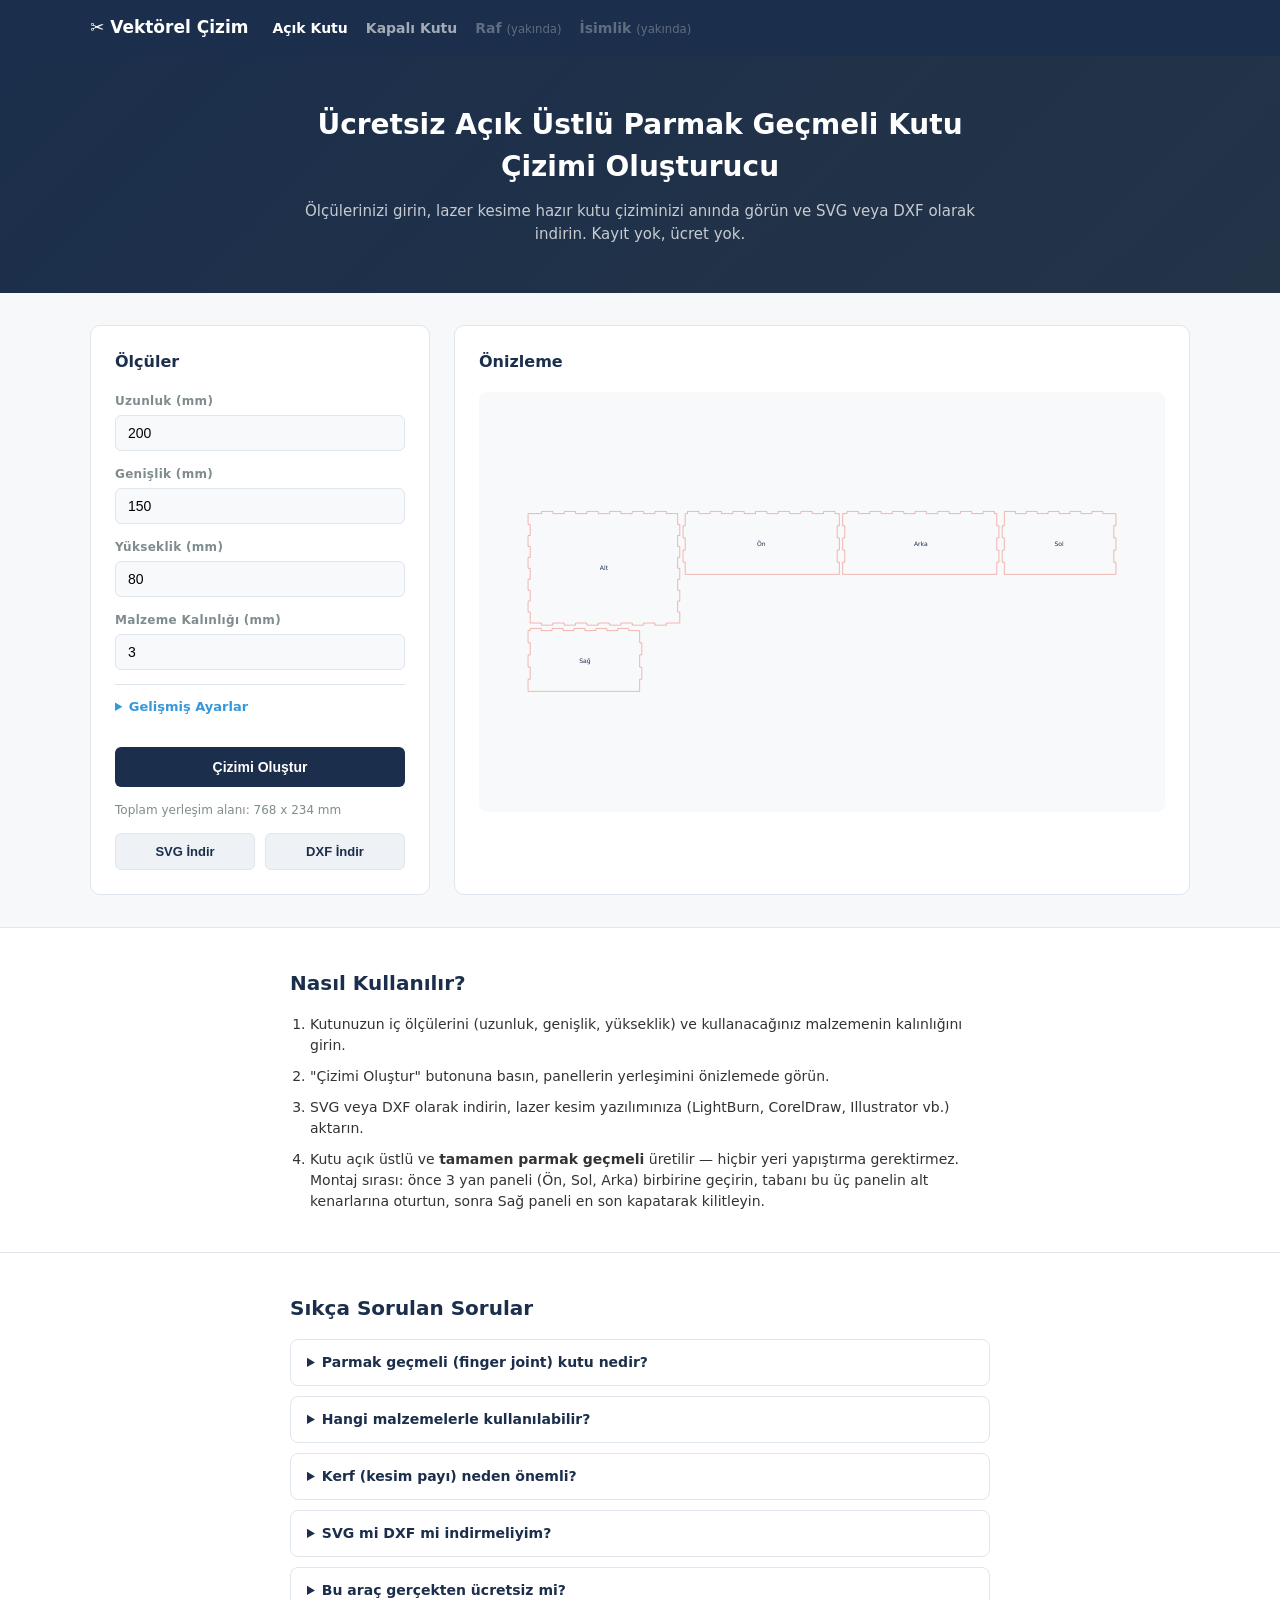
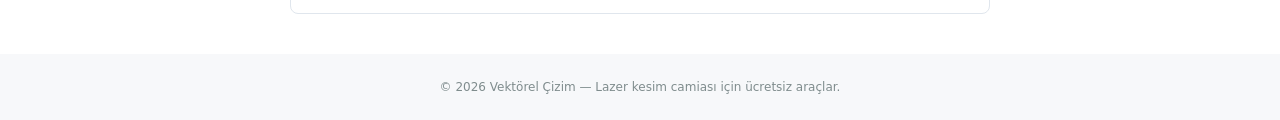
==== index.html @ c9f70b02 "Add SEO fundamentals: sitemap, robots.txt, FAQ content sitemap.xml + robots.txt so search engines ca" ====
<!DOCTYPE html>
<html lang="tr">
<head>
<meta charset="UTF-8">
<meta name="viewport" content="width=device-width, initial-scale=1.0">
<title>Ücretsiz Açık Üstlü Parmak Geçmeli Kutu Çizimi Oluşturucu — Vektörel Çizim</title>
<meta name="description" content="Ölçülerinizi girin, lazer kesim için hazır parmak geçmeli (finger joint) kutu çizimini saniyeler içinde SVG veya DXF olarak indirin. Tamamen ücretsiz, kayıt gerektirmez.">
<link rel="canonical" href="https://vektorel-cizim.pages.dev/">
<!-- Google Search Console doğrulaması: hesabı ekledikten sonra buraya <meta name="google-site-verification" content="..."> satırını ekle -->
<script type="application/ld+json">
{
  "@context": "https://schema.org",
  "@type": "WebApplication",
  "name": "Vektörel Çizim — Kutu Oluşturucu",
  "applicationCategory": "DesignApplication",
  "operatingSystem": "Any (Web)",
  "offers": {"@type": "Offer", "price": "0", "priceCurrency": "TRY"},
  "description": "Lazer kesim için ölçülere göre otomatik parmak geçmeli kutu çizimi üreten ücretsiz web aracı."
}
</script>
<script type="application/ld+json">
{
  "@context": "https://schema.org",
  "@type": "FAQPage",
  "mainEntity": [
    {"@type": "Question", "name": "Parmak geçmeli (finger joint) kutu nedir?",
     "acceptedAnswer": {"@type": "Answer", "text": "Parmak geçmeli kutu, panellerin kenarlarına işlenen küçük çıkıntı ve boşlukların birbirine kilitlenmesiyle yapıştırıcı gerektirmeden birleşen bir lazer kesim kutu türüdür. Kenarlardaki zigzag desenler sıkı ve dayanıklı bir birleşim sağlar."}},
    {"@type": "Question", "name": "Hangi malzemelerle kullanılabilir?",
     "acceptedAnswer": {"@type": "Answer", "text": "MDF, kontrplak, akrilik (pleksi), karton ve lazerle kesilebilen diğer düz levha malzemelerle kullanılabilir. Sadece malzemenizin gerçek kalınlığını doğru girmeniz yeterlidir."}},
    {"@type": "Question", "name": "Kerf (kesim payı) neden önemli?",
     "acceptedAnswer": {"@type": "Answer", "text": "Lazer ışını kesim yaparken malzemeden ince bir şerit buharlaştırır, bu da parçaların tasarımdakinden biraz daha dar çıkmasına neden olur. Kerf değerini girerek parmak geçmelerin ne çok gevşek ne çok sıkı, tam oturacak şekilde telafi edilmesini sağlarsınız."}},
    {"@type": "Question", "name": "SVG mi DXF mi indirmeliyim?",
     "acceptedAnswer": {"@type": "Answer", "text": "Çoğu lazer kesim yazılımı (LightBurn, CorelDraw, Illustrator, AutoCAD) her ikisini de açabilir. DXF, CNC ve CAD yazılımlarında daha yaygın kullanılır; SVG ise web tabanlı araçlarda ve bazı hobi lazer yazılımlarında daha kolay çalışır. Emin değilseniz ikisini de indirip deneyebilirsiniz."}},
    {"@type": "Question", "name": "Bu araç gerçekten ücretsiz mi?",
     "acceptedAnswer": {"@type": "Answer", "text": "Evet, tamamen ücretsizdir, kayıt veya üyelik gerektirmez. Sınırsız sayıda çizim oluşturup indirebilirsiniz."}}
  ]
}
</script>
<link rel="stylesheet" href="css/style.css">
</head>
<body>

<header class="site-header">
  <div class="header-inner">
    <a href="index.html" class="logo">✂️ Vektörel Çizim</a>
    <nav class="main-nav">
      <a href="index.html" class="active">Açık Kutu</a>
      <a href="kapali-kutu.html">Kapalı Kutu</a>
      <span class="soon">Raf <small>(yakında)</small></span>
      <span class="soon">İsimlik <small>(yakında)</small></span>
    </nav>
  </div>
</header>

<section class="hero">
  <div class="hero-inner">
    <h1>Ücretsiz Açık Üstlü Parmak Geçmeli Kutu Çizimi Oluşturucu</h1>
    <p>Ölçülerinizi girin, lazer kesime hazır kutu çiziminizi anında görün ve SVG veya DXF olarak indirin. Kayıt yok, ücret yok.</p>
  </div>
</section>

<section class="tool-section">
  <div class="tool-inner">
    <div class="panel form-panel">
      <h2>Ölçüler</h2>
      <div class="field">
        <label for="uzunluk">Uzunluk (mm)</label>
        <input type="number" id="uzunluk" value="200" min="20" max="2000" step="1">
      </div>
      <div class="field">
        <label for="genislik">Genişlik (mm)</label>
        <input type="number" id="genislik" value="150" min="20" max="2000" step="1">
      </div>
      <div class="field">
        <label for="yukseklik">Yükseklik (mm)</label>
        <input type="number" id="yukseklik" value="80" min="10" max="1000" step="1">
      </div>
      <div class="field">
        <label for="kalinlik">Malzeme Kalınlığı (mm)</label>
        <input type="number" id="kalinlik" value="3" min="1" max="20" step="0.5">
      </div>

      <details class="advanced">
        <summary>Gelişmiş Ayarlar</summary>
        <div class="field">
          <label for="parmakHedef">Hedef Parmak Genişliği (mm)</label>
          <input type="number" id="parmakHedef" value="15" min="5" max="60" step="1">
        </div>
        <div class="field">
          <label for="kerf">Lazer Kesim Payı / Kerf (mm)</label>
          <input type="number" id="kerf" value="0.15" min="0" max="1" step="0.01">
          <span class="hint">Lazerinizin kesim genişliğine göre ayarlayın, sıkı geçme için.</span>
        </div>
      </details>

      <button id="cizBtn" class="btn-primary">Çizimi Oluştur</button>

      <div id="boyutBilgisi" class="size-info"></div>

      <div class="downloads" id="downloads" style="display:none">
        <button id="svgBtn" class="btn-secondary">SVG İndir</button>
        <button id="dxfBtn" class="btn-secondary">DXF İndir</button>
      </div>
    </div>

    <div class="panel preview-panel">
      <h2>Önizleme</h2>
      <div id="previewWrap" class="preview-wrap">
        <div class="preview-placeholder">Ölçüleri girip "Çizimi Oluştur"a basın</div>
      </div>
    </div>
  </div>
</section>

<section class="ad-slot">
  <!-- Google AdSense buraya eklenecek -->
</section>

<section class="info-section">
  <div class="info-inner">
    <h2>Nasıl Kullanılır?</h2>
    <ol>
      <li>Kutunuzun iç ölçülerini (uzunluk, genişlik, yükseklik) ve kullanacağınız malzemenin kalınlığını girin.</li>
      <li>"Çizimi Oluştur" butonuna basın, panellerin yerleşimini önizlemede görün.</li>
      <li>SVG veya DXF olarak indirin, lazer kesim yazılımınıza (LightBurn, CorelDraw, Illustrator vb.) aktarın.</li>
      <li>Kutu açık üstlü ve <strong>tamamen parmak geçmeli</strong> üretilir — hiçbir yeri yapıştırma gerektirmez. Montaj sırası: önce 3 yan paneli (Ön, Sol, Arka) birbirine geçirin, tabanı bu üç panelin alt kenarlarına oturtun, sonra Sağ paneli en son kapatarak kilitleyin.</li>
    </ol>
  </div>
</section>

<section class="info-section">
  <div class="info-inner">
    <h2>Sıkça Sorulan Sorular</h2>
    <div class="faq-list">
      <details><summary>Parmak geçmeli (finger joint) kutu nedir?</summary><p>Panellerin kenarlarına işlenen küçük çıkıntı ve boşlukların birbirine kilitlenmesiyle yapıştırıcı gerektirmeden birleşen bir lazer kesim kutu türüdür. Kenarlardaki zigzag desenler sıkı ve dayanıklı bir birleşim sağlar.</p></details>
      <details><summary>Hangi malzemelerle kullanılabilir?</summary><p>MDF, kontrplak, akrilik (pleksi), karton ve lazerle kesilebilen diğer düz levha malzemelerle kullanılabilir. Sadece malzemenizin gerçek kalınlığını doğru girmeniz yeterlidir.</p></details>
      <details><summary>Kerf (kesim payı) neden önemli?</summary><p>Lazer ışını kesim yaparken malzemeden ince bir şerit buharlaştırır, bu da parçaların tasarımdakinden biraz daha dar çıkmasına neden olur. Kerf değerini girerek parmak geçmelerin tam oturacak şekilde telafi edilmesini sağlarsınız.</p></details>
      <details><summary>SVG mi DXF mi indirmeliyim?</summary><p>Çoğu lazer kesim yazılımı (LightBurn, CorelDraw, Illustrator, AutoCAD) her ikisini de açabilir. DXF, CNC ve CAD yazılımlarında daha yaygın; SVG web tabanlı araçlarda daha kolay çalışır. Emin değilseniz ikisini de deneyebilirsiniz.</p></details>
      <details><summary>Bu araç gerçekten ücretsiz mi?</summary><p>Evet, tamamen ücretsizdir, kayıt veya üyelik gerektirmez. Sınırsız sayıda çizim oluşturup indirebilirsiniz.</p></details>
    </div>
  </div>
</section>

<footer class="site-footer">
  <div class="footer-inner">© 2026 Vektörel Çizim — Lazer kesim camiası için ücretsiz araçlar.</div>
</footer>

<script src="js/common.js"></script>
<script src="js/kutu.js"></script>
</body>
</html>
---- css/style.css ----
* { box-sizing: border-box; margin: 0; padding: 0; }
body { font-family: 'Segoe UI', system-ui, sans-serif; color: #1B2E4B; background: #F7F8FA; line-height: 1.5; }
a { color: inherit; text-decoration: none; }

.site-header { background: #1B2E4B; padding: 0 20px; }
.header-inner { max-width: 1100px; margin: 0 auto; height: 56px; display: flex; align-items: center; gap: 24px; }
.logo { color: #fff; font-weight: 800; font-size: 17px; }
.main-nav { display: flex; gap: 18px; align-items: center; }
.main-nav a { color: rgba(255,255,255,0.6); font-size: 14px; font-weight: 600; }
.main-nav a.active { color: #fff; }
.main-nav .soon { color: rgba(255,255,255,0.3); font-size: 14px; font-weight: 600; }
.main-nav .soon small { font-weight: 400; }

.hero { background: linear-gradient(135deg,#1B2E4B,#243447); padding: 48px 20px; text-align: center; }
.hero-inner { max-width: 700px; margin: 0 auto; }
.hero h1 { color: #fff; font-size: 28px; margin-bottom: 12px; }
.hero p { color: rgba(255,255,255,0.75); font-size: 15px; }

.tool-section { padding: 32px 20px; }
.tool-inner { max-width: 1100px; margin: 0 auto; display: grid; grid-template-columns: 340px 1fr; gap: 24px; }
@media (max-width: 800px) { .tool-inner { grid-template-columns: 1fr; } }

.panel { background: #fff; border: 1px solid #E0E6ED; border-radius: 10px; padding: 24px; }
.panel h2 { font-size: 16px; margin-bottom: 18px; }

.field { margin-bottom: 14px; display: flex; flex-direction: column; gap: 5px; }
.field label { font-size: 12px; font-weight: 700; color: #7F8C8D; letter-spacing: 0.3px; }
.field input { padding: 9px 12px; border: 1px solid #E0E6ED; border-radius: 6px; font-size: 14px; background: #F8F9FA; }
.field .hint { font-size: 11px; color: #7F8C8D; }

.advanced { margin: 14px 0; border-top: 1px solid #E0E6ED; padding-top: 12px; }
.advanced summary { cursor: pointer; font-size: 13px; font-weight: 700; color: #3498DB; margin-bottom: 10px; }

.btn-primary { width: 100%; padding: 12px; background: #1B2E4B; color: #fff; border: none; border-radius: 6px; font-size: 14px; font-weight: 700; cursor: pointer; margin-top: 6px; }
.btn-primary:hover { background: #243447; }
.btn-secondary { flex: 1; padding: 10px; background: #EEF1F5; color: #1B2E4B; border: 1px solid #E0E6ED; border-radius: 6px; font-size: 13px; font-weight: 700; cursor: pointer; }
.btn-secondary:hover { background: #E0E6ED; }

.size-info { margin-top: 14px; font-size: 12px; color: #7F8C8D; }
.downloads { display: flex; gap: 10px; margin-top: 14px; }

.preview-wrap { min-height: 420px; display: flex; align-items: center; justify-content: center; background: #F8F9FA; border-radius: 8px; overflow: auto; }
.preview-placeholder { color: #BDC3C7; font-size: 14px; }
.preview-wrap svg { max-width: 100%; height: auto; }

.ad-slot { max-width: 1100px; margin: 0 auto; padding: 0 20px; min-height: 0; }

.info-section { padding: 40px 20px; background: #fff; border-top: 1px solid #E0E6ED; }
.info-inner { max-width: 700px; margin: 0 auto; }
.info-inner h2 { font-size: 20px; margin-bottom: 16px; }
.info-inner ol { padding-left: 20px; display: flex; flex-direction: column; gap: 10px; font-size: 14px; color: #333; }

.faq-list { display: flex; flex-direction: column; gap: 10px; }
.faq-list details { border: 1px solid #E0E6ED; border-radius: 8px; padding: 12px 16px; }
.faq-list summary { cursor: pointer; font-weight: 700; font-size: 14px; color: #1B2E4B; }
.faq-list p { margin-top: 10px; font-size: 14px; color: #444; line-height: 1.6; }

.site-footer { padding: 24px 20px; text-align: center; font-size: 12px; color: #7F8C8D; }
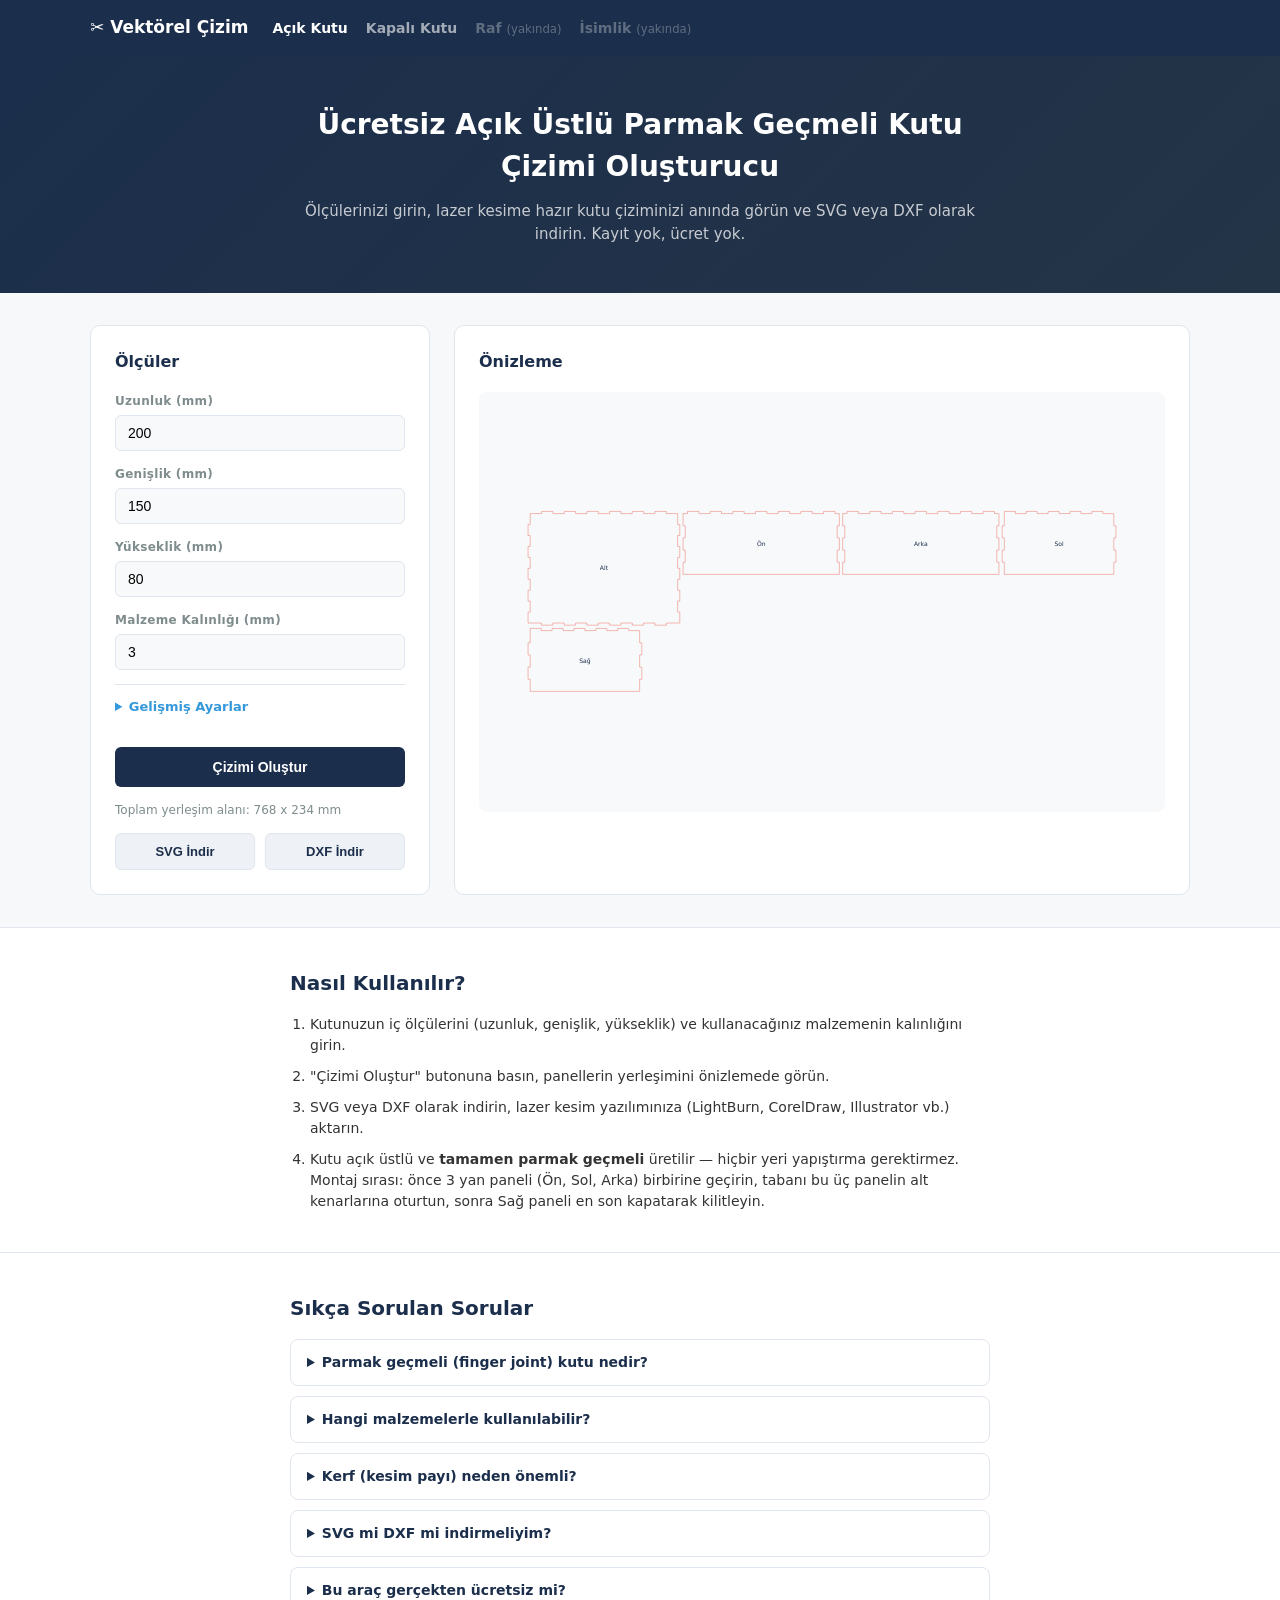
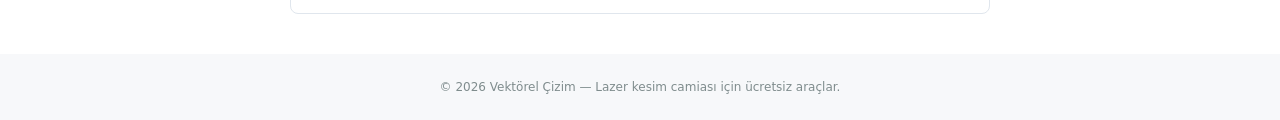
==== commit 4df437af: "Add Google Search Console verification meta tag Co-Authored-By: Claude Sonnet 5 <noreply@anthropic.c" ====
--- a/index.html
+++ b/index.html
@@ -6,7 +6,7 @@
 <title>Ücretsiz Açık Üstlü Parmak Geçmeli Kutu Çizimi Oluşturucu — Vektörel Çizim</title>
 <meta name="description" content="Ölçülerinizi girin, lazer kesim için hazır parmak geçmeli (finger joint) kutu çizimini saniyeler içinde SVG veya DXF olarak indirin. Tamamen ücretsiz, kayıt gerektirmez.">
 <link rel="canonical" href="https://vektorel-cizim.pages.dev/">
-<!-- Google Search Console doğrulaması: hesabı ekledikten sonra buraya <meta name="google-site-verification" content="..."> satırını ekle -->
+<meta name="google-site-verification" content="YRCgwPgXfj_Q_56wCQIIX2PuOgS_iOWV3IoyHFUxXwk" />
 <script type="application/ld+json">
 {
   "@context": "https://schema.org",
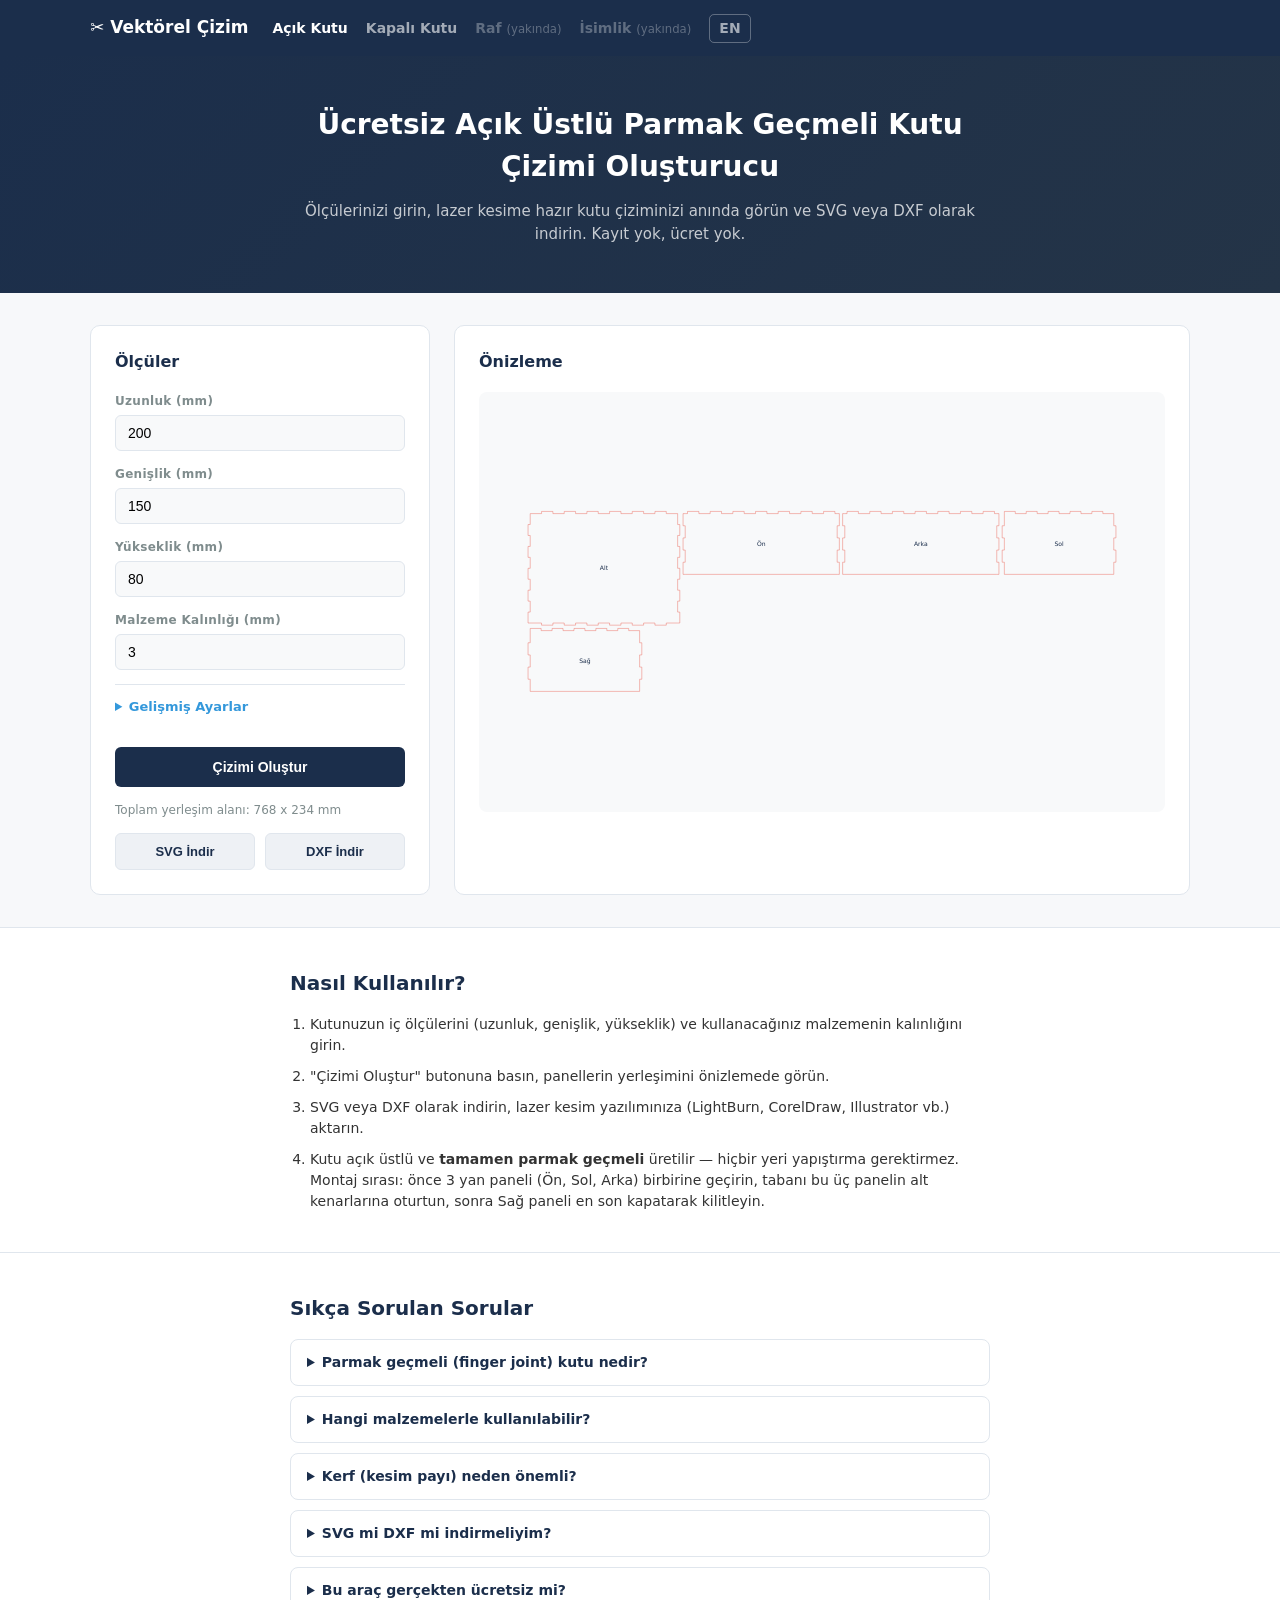
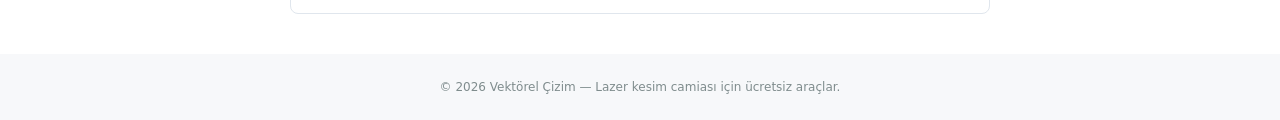
==== commit 91a9370f: "Add English versions of both tools for international/US traffic New /en/index.html and /en/kapali-ku" ====
--- a/index.html
+++ b/index.html
@@ -6,6 +6,9 @@
 <title>Ücretsiz Açık Üstlü Parmak Geçmeli Kutu Çizimi Oluşturucu — Vektörel Çizim</title>
 <meta name="description" content="Ölçülerinizi girin, lazer kesim için hazır parmak geçmeli (finger joint) kutu çizimini saniyeler içinde SVG veya DXF olarak indirin. Tamamen ücretsiz, kayıt gerektirmez.">
 <link rel="canonical" href="https://vektorel-cizim.pages.dev/">
+<link rel="alternate" hreflang="tr" href="https://vektorel-cizim.pages.dev/">
+<link rel="alternate" hreflang="en" href="https://vektorel-cizim.pages.dev/en/">
+<link rel="alternate" hreflang="x-default" href="https://vektorel-cizim.pages.dev/en/">
 <meta name="google-site-verification" content="YRCgwPgXfj_Q_56wCQIIX2PuOgS_iOWV3IoyHFUxXwk" />
 <script type="application/ld+json">
 {
@@ -48,6 +51,7 @@
       <a href="kapali-kutu.html">Kapalı Kutu</a>
       <span class="soon">Raf <small>(yakında)</small></span>
       <span class="soon">İsimlik <small>(yakında)</small></span>
+      <a href="en/index.html" class="lang-switch">EN</a>
     </nav>
   </div>
 </header>
--- a/css/style.css
+++ b/css/style.css
@@ -10,6 +10,8 @@
 .main-nav a.active { color: #fff; }
 .main-nav .soon { color: rgba(255,255,255,0.3); font-size: 14px; font-weight: 600; }
 .main-nav .soon small { font-weight: 400; }
+.lang-switch { margin-left: auto; border: 1px solid rgba(255,255,255,0.3); border-radius: 5px; padding: 3px 9px; font-size: 12px; }
+.lang-switch:hover { background: rgba(255,255,255,0.1); }
 
 .hero { background: linear-gradient(135deg,#1B2E4B,#243447); padding: 48px 20px; text-align: center; }
 .hero-inner { max-width: 700px; margin: 0 auto; }
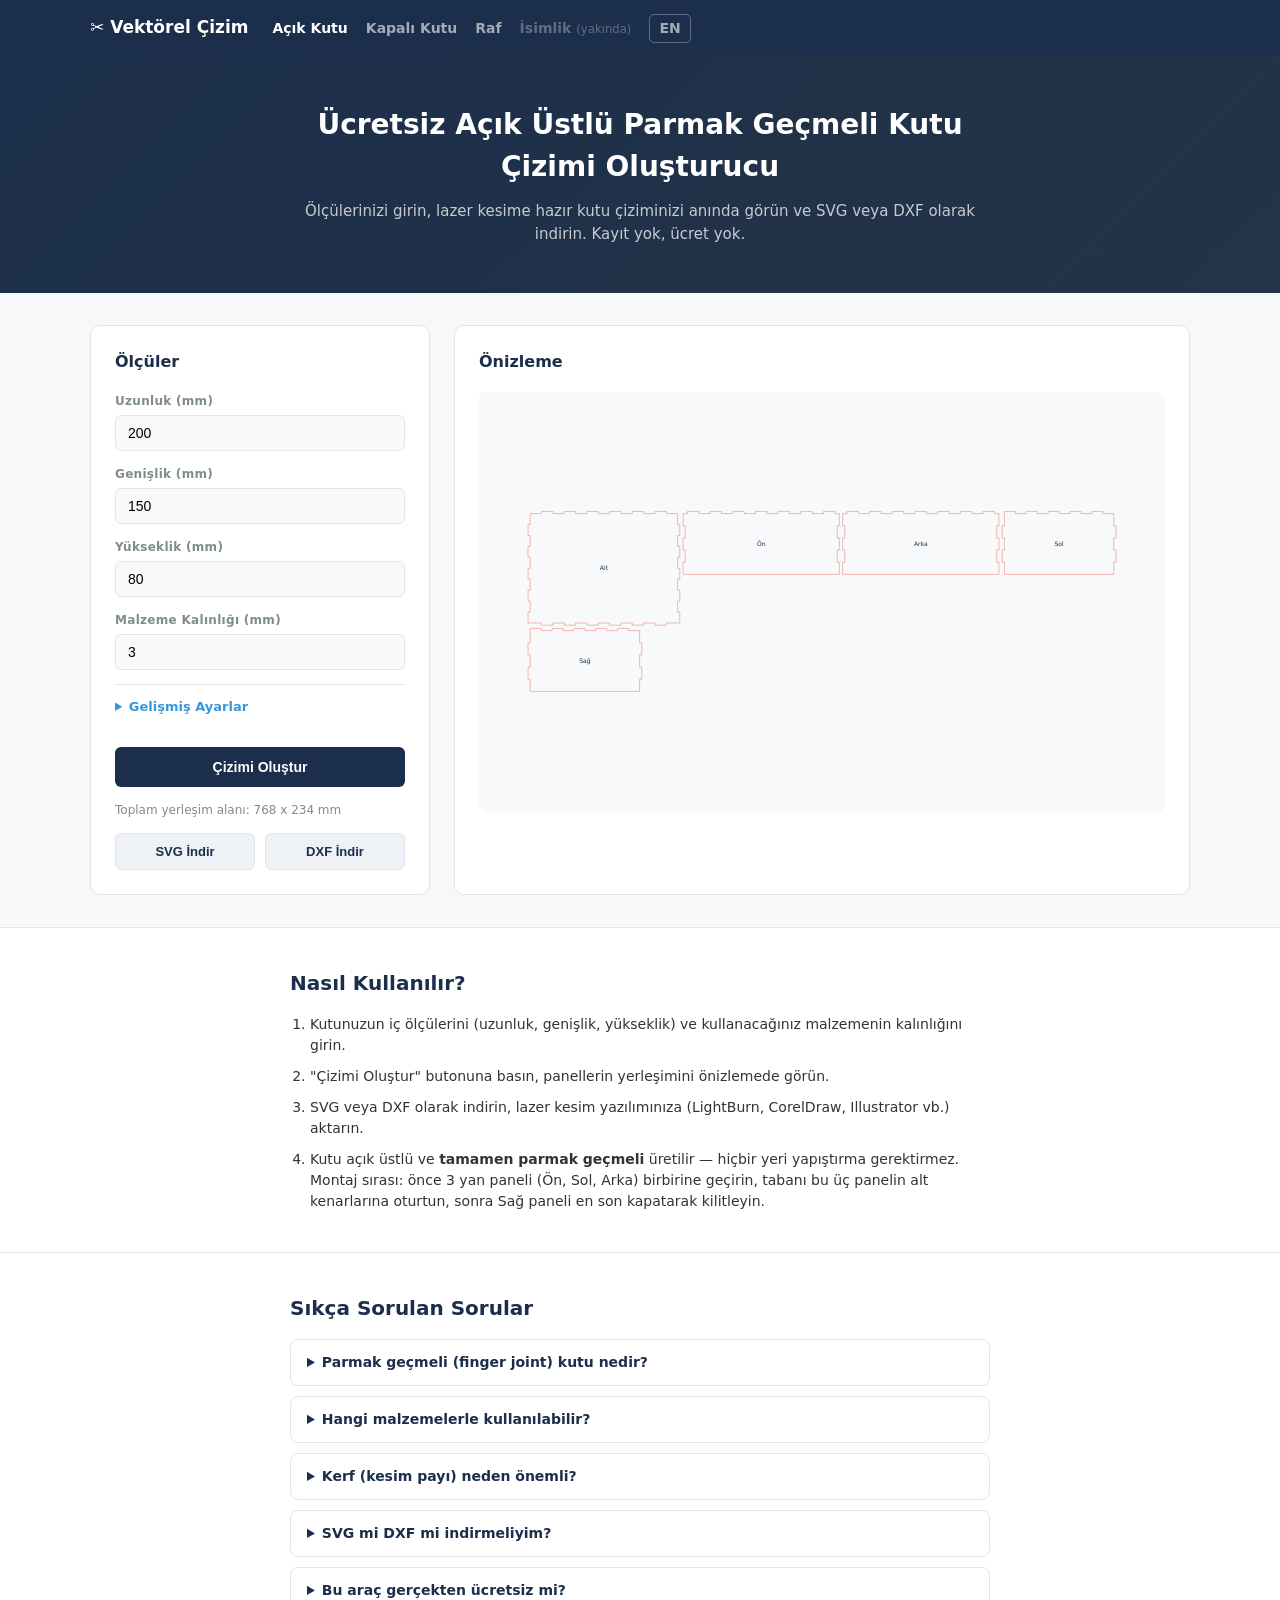
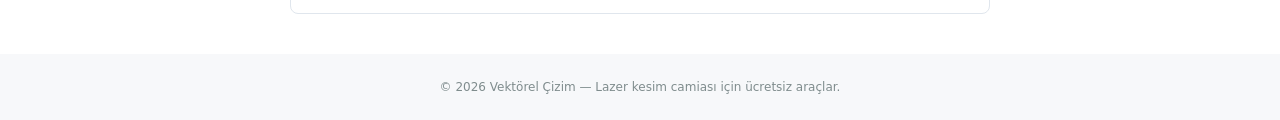
==== commit bc9e304c: "Add Raf (compartment organizer/tray) tool, TR+EN from the start New raf.html / en/raf.html: reuses t" ====
--- a/index.html
+++ b/index.html
@@ -49,7 +49,7 @@
     <nav class="main-nav">
       <a href="index.html" class="active">Açık Kutu</a>
       <a href="kapali-kutu.html">Kapalı Kutu</a>
-      <span class="soon">Raf <small>(yakında)</small></span>
+      <a href="raf.html">Raf</a>
       <span class="soon">İsimlik <small>(yakında)</small></span>
       <a href="en/index.html" class="lang-switch">EN</a>
     </nav>
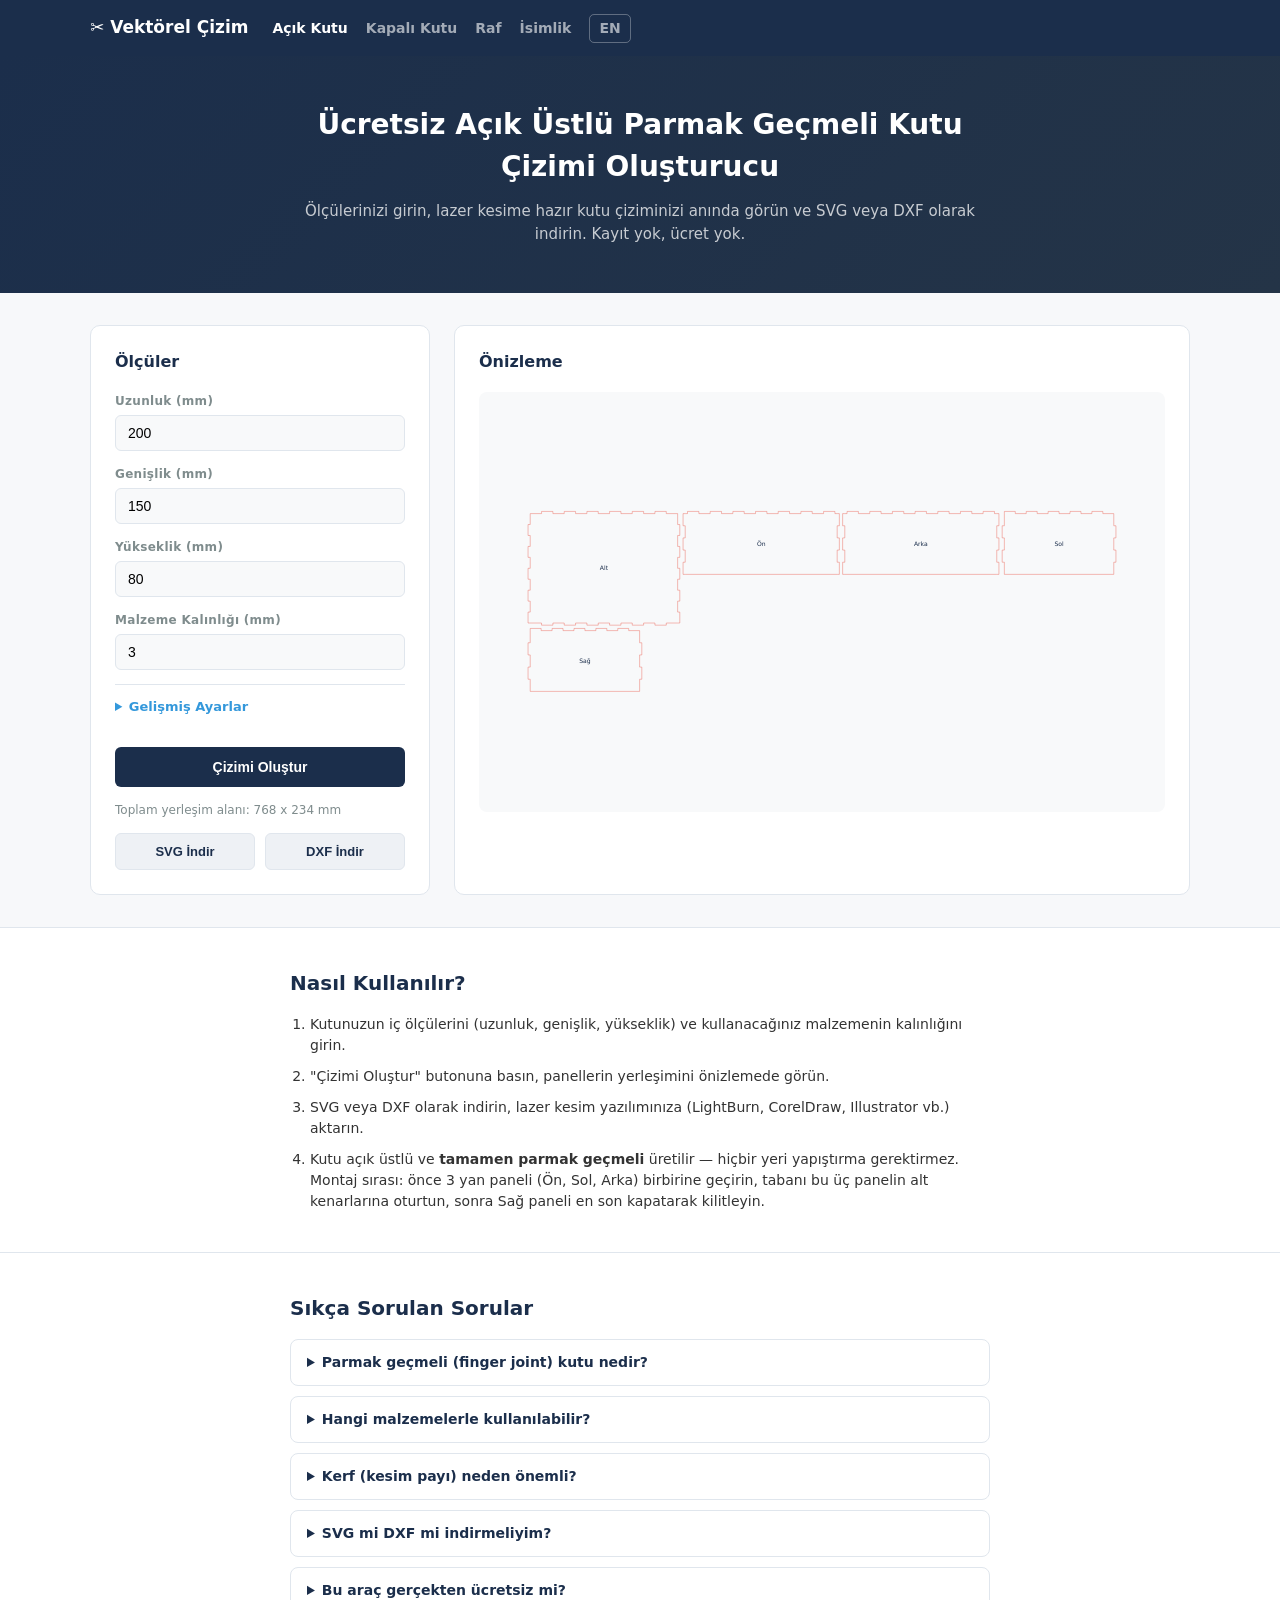
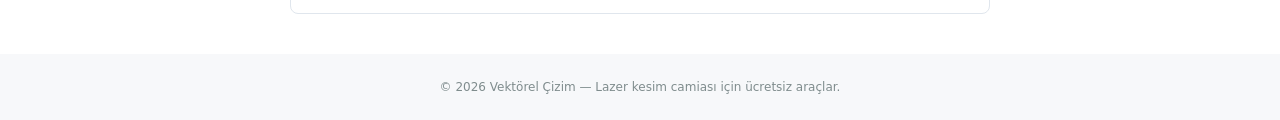
==== commit 51d16c42: "Add İsimlik (nameplate) tool, TR+EN, opentype.js font-to-path Converts entered text into laser-cut-r" ====
--- a/index.html
+++ b/index.html
@@ -50,7 +50,7 @@
       <a href="index.html" class="active">Açık Kutu</a>
       <a href="kapali-kutu.html">Kapalı Kutu</a>
       <a href="raf.html">Raf</a>
-      <span class="soon">İsimlik <small>(yakında)</small></span>
+      <a href="isimlik.html">İsimlik</a>
       <a href="en/index.html" class="lang-switch">EN</a>
     </nav>
   </div>
--- a/css/style.css
+++ b/css/style.css
@@ -29,6 +29,9 @@
 .field label { font-size: 12px; font-weight: 700; color: #7F8C8D; letter-spacing: 0.3px; }
 .field input { padding: 9px 12px; border: 1px solid #E0E6ED; border-radius: 6px; font-size: 14px; background: #F8F9FA; }
 .field .hint { font-size: 11px; color: #7F8C8D; }
+.field-checkbox { flex-direction: row; align-items: center; gap: 8px; }
+.field-checkbox input { padding: 0; width: 16px; height: 16px; flex: none; }
+.field-checkbox label { font-size: 13px; font-weight: 600; color: #1B2E4B; letter-spacing: normal; }
 
 .advanced { margin: 14px 0; border-top: 1px solid #E0E6ED; padding-top: 12px; }
 .advanced summary { cursor: pointer; font-size: 13px; font-weight: 700; color: #3498DB; margin-bottom: 10px; }
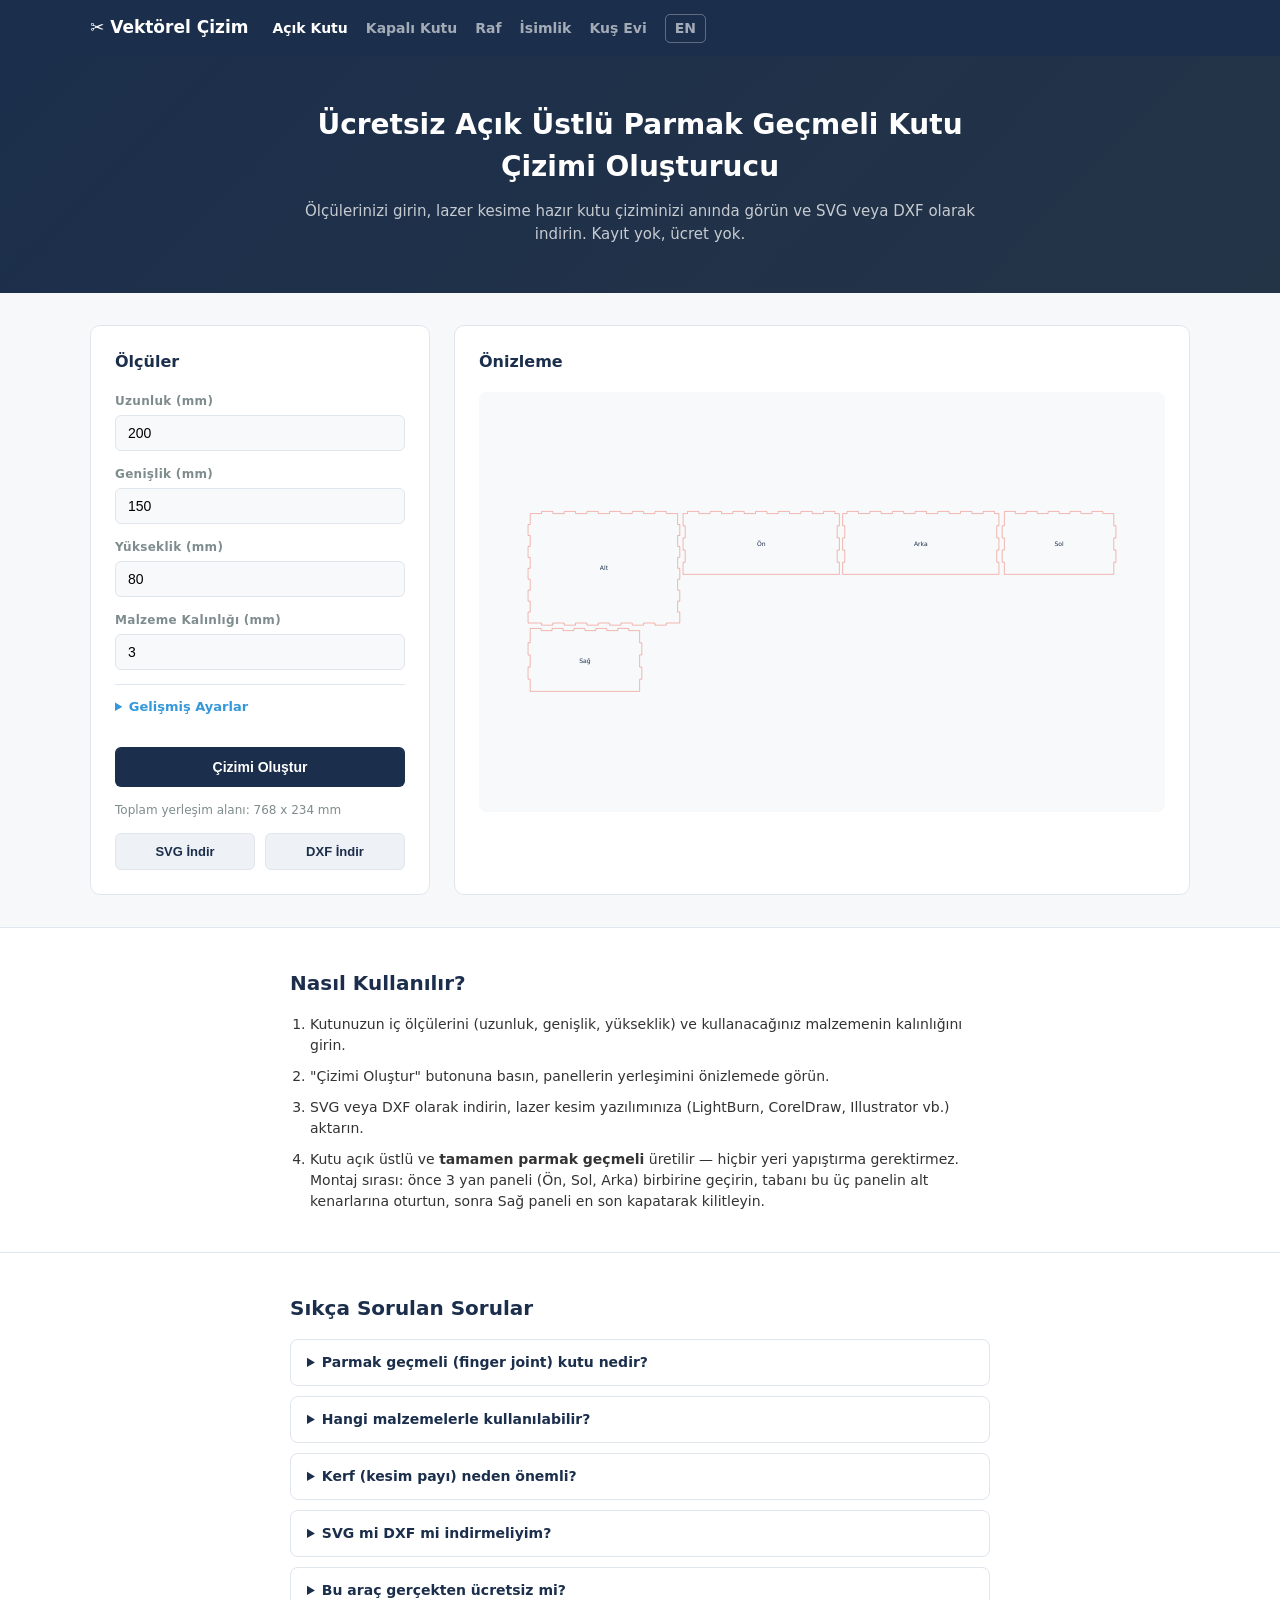
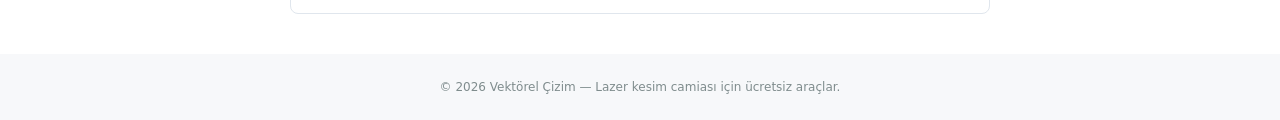
==== commit 0da40840: "Kuş Evi aracı ekle: parmak geçmeli gövde + mekanik kilitli çatı (tırnak/yuva), giriş deliği" ====
--- a/index.html
+++ b/index.html
@@ -40,6 +40,7 @@
 }
 </script>
 <link rel="stylesheet" href="css/style.css">
+<script async src="https://pagead2.googlesyndication.com/pagead/js/adsbygoogle.js?client=ca-pub-6376433539359626" crossorigin="anonymous"></script>
 </head>
 <body>
 
@@ -51,6 +52,7 @@
       <a href="kapali-kutu.html">Kapalı Kutu</a>
       <a href="raf.html">Raf</a>
       <a href="isimlik.html">İsimlik</a>
+      <a href="kus-evi.html">Kuş Evi</a>
       <a href="en/index.html" class="lang-switch">EN</a>
     </nav>
   </div>
